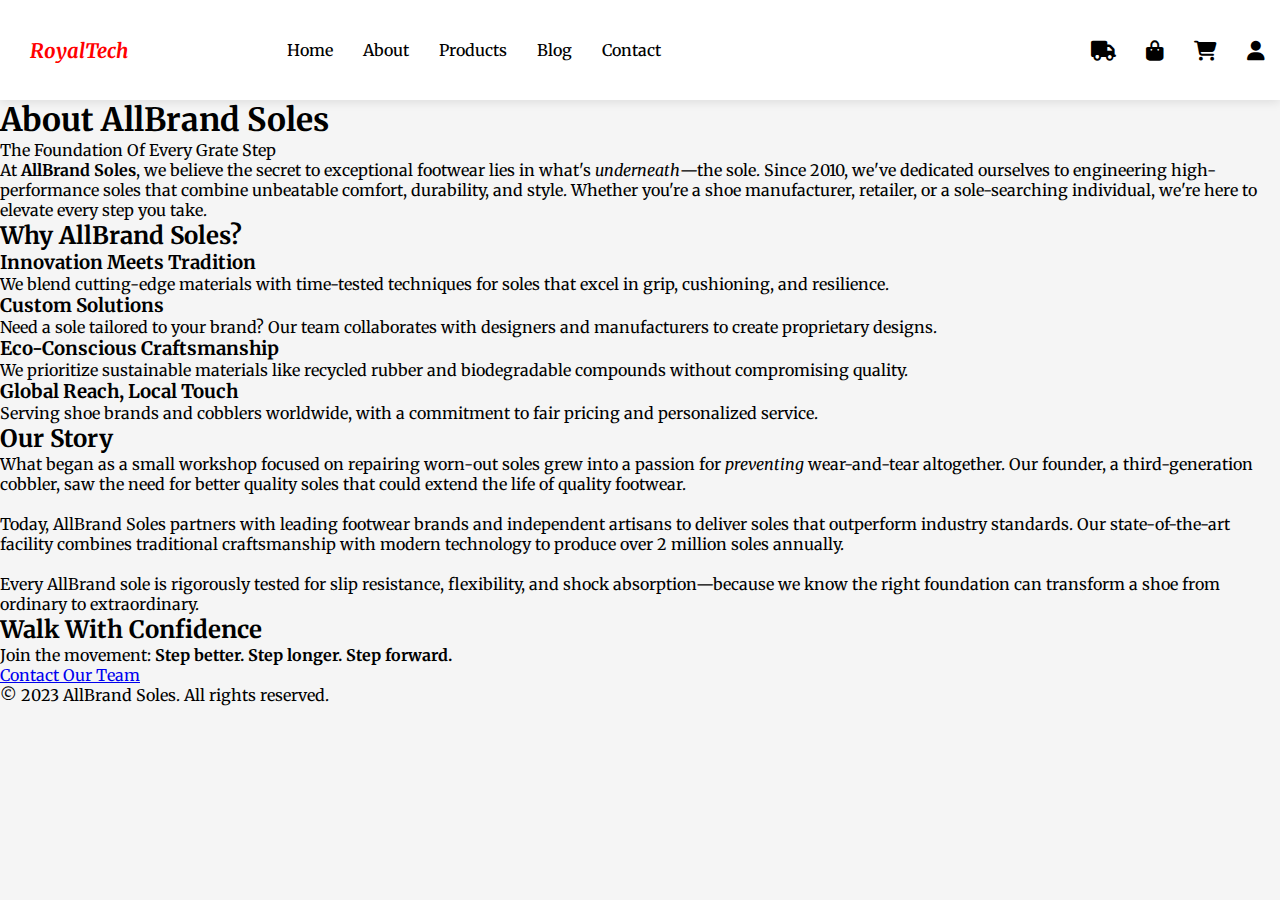
==== template/about.html @ 52650a07 "upadted" ====
<!DOCTYPE html>
<html lang="en">

<head>
    <meta charset="UTF-8">
    <meta name="viewport" content="width=device-width, initial-scale=1.0">
    <title>Document</title>
    <link rel="stylesheet" href="https://cdnjs.cloudflare.com/ajax/libs/font-awesome/6.7.2/css/all.min.css">
    <link href="https://fonts.googleapis.com/css2?family=Poppins:wght@400;500;600&display=swap" rel="stylesheet">
    <link rel="stylesheet" href="/css/about.css">
    <link rel="preconnect" href="https://fonts.googleapis.com">
    <link rel="preconnect" href="https://fonts.gstatic.com" crossorigin>
    <link href="https://fonts.googleapis.com/css2?family=Merriweather:ital,opsz,wght@0,18..144,300..900;1,18..144,300..900&display=swap" rel="stylesheet">
</head>

<body>
    <header>
        <nav>
            <ul class="sidebar">
                <li onclick="hideSidebar()"><a href="#"><i class="fa-solid fa-xmark fa-lg"></i></a></li>
                <li class="lists" id="Lists"><a href="#">Home</a></li>
                <li class="lists" id="Lists"><a href="#">About</a></li>
                <li class="lists" id="Lists"><a href="#">Products</a></li>
                <li class="lists" id="Lists"><a href="#">Shop </a></li>
                <li class="lists" id="Lists"><a href="#">Blog </a></li>
                <li class="lists" id="Lists"><a href="#">Contact</a></li>
                <li class="lists"><a href=""><i class="fa-solid fa-truck fa-lg"></i></a></li>
                <li class="lists"><a href="#"><i class="fa-solid fa-bag-shopping fa-lg"></i></a></li>
                <li class="lists"><a href="#"><i class="fa-solid fa-cart-shopping fa-shake fa-lg"></i></a></li>
                <li class="lists"><a href="/template/login.html"><i class="fa-solid fa-user fa-bounce fa-lg"></i></a>
                </li><!--why it is not opening on another page-->
            </ul>
            <ul class="main-nav">
                <li><a href="#" id="logo">
                        <h1 class="image" id="logo">RoyalTech</h1>
                    </a></li>
                <li class="hideOnMobile" id="content"><a href="#">Home </a></li>
                <li class="hideOnMobile" id="content"><a href="#">About</a></li>
                <li class="hideOnMobile" id="content"><a href="#">Products</a></li>
                <li class="hideOnMobile" id="content"><a href="#">Blog </a></li>
                <li class="hideOnMobile" id="content"><a href="#"> Contact</a></li>
                <li class="hideOnMobile"><a href=""><i class="fa-solid fa-truck fa-lg"></i></a></li>
                <li class="hideOnMobile"><a href="#"><i class="fa-solid fa-bag-shopping fa-lg"></i></a></li>
                <li class="hideOnMobile"><a href="#"><i class="fa-solid fa-cart-shopping fa-shake fa-lg"></i></a></li>
                <li class="hideOnMobile"><a href="/template/login.html"><i
                            class="fa-solid fa-user fa-bounce fa-lg"></i></a></li>
                <li class="menu-button" onclick="showSidebar()"><a href="#"><i class="fa-solid fa-bars fa-lg"></i></a>
                </li>
            </ul>
        </nav>
    </header>
    <section>
        <div class="container-1">
            <h1>About AllBrand Soles</h1>
            <p class="subtitle">
                The Foundation Of Every Grate Step
            </p>
        </div>
    </section>
    <main class="mission">
        <div class="container-2">
            <div class="mission-box">
                <p>At <strong>AllBrand Soles</strong>, we believe the secret to exceptional footwear lies in what's
                    <em>underneath</em>—the sole. Since 2010, we've dedicated ourselves to engineering high-performance
                    soles that combine unbeatable comfort, durability, and style. Whether you're a shoe manufacturer,
                    retailer, or a sole-searching individual, we're here to elevate every step you take.
                </p>
            </div>
        </div>
    </main>
    <main class="feature-section">
        <div class="container">
            <div class="main-title">
                <h2>Why AllBrand Soles?</h2>
            </div>
            <div class="feature-1">
                <h3>Innovation Meets Tradition</h3>
                <p>We blend cutting-edge materials with time-tested techniques for soles that excel in grip, cushioning,
                    and resilience.</p>
            </div>
            <div class="feature-2">
                <h3>Custom Solutions</h3>
                <p>Need a sole tailored to your brand? Our team collaborates with designers and manufacturers to create
                    proprietary designs.</p>
            </div>
            <div class="feature-3">
                <h3>Eco-Conscious Craftsmanship</h3>
                <p>We prioritize sustainable materials like recycled rubber and biodegradable compounds without
                    compromising quality.</p>
            </div>
            <div class="feature-4">
                <h3>Global Reach, Local Touch</h3>
                <p>Serving shoe brands and cobblers worldwide, with a commitment to fair pricing and personalized
                    service.</p>
            </div>
        </div>
    </main>
    <main class="our-story">
        <div class="container">
            <h2>Our Story</h2>
        </div>
        <div class="story">
            <div class="story-content">
                <p>What began as a small workshop focused on repairing worn-out soles grew into a passion for
                    <em>preventing</em> wear-and-tear altogether. Our founder, a third-generation cobbler, saw the need
                    for better quality soles that could extend the life of quality footwear.</p>
                <br>
                <p>Today, AllBrand Soles partners with leading footwear brands and independent artisans to deliver soles
                    that outperform industry standards. Our state-of-the-art facility combines traditional craftsmanship
                    with modern technology to produce over 2 million soles annually.</p>
                <br>
                <p>Every AllBrand sole is rigorously tested for slip resistance, flexibility, and shock
                    absorption—because we know the right foundation can transform a shoe from ordinary to extraordinary.
                </p>
            </div>
            <div class="story-image"></div>
        </div>
    </main>
       
    <main class="cta">
        <div class="container">
            <h2>Walk With Confidence</h2>
            <p>Join the movement: <strong>Step better. Step longer. Step forward.</strong></p>
            <a href="#" class="btn">Contact Our Team</a>
        </div>
    </main>
    <footer>
        <div class="container">
            <p>&copy; 2023 AllBrand Soles. All rights reserved.</p>
        </div>
    </footer>
    <!-- <script src="/js/about.js"></script> -->
     <script>
          // Navigation functions
  function showSidebar() {
    const sidebar = document.querySelector('.sidebar');
    sidebar.style.display = 'flex';
}

function hideSidebar() {
    const sidebar = document.querySelector('.sidebar');
    sidebar.style.display = 'none';
}
     </script>
</body>

</html>
---- css/about.css ----
* {
    margin: 0;
    padding: 0;
    box-sizing: border-box;
    font-family: "Merriweather", serif;
}

body {
    min-height: 100vh;
    background-color: #f5f5f5;
    overflow-x: hidden;
   
}

/* Navigation */
header nav {
    box-shadow: 0 2px 10px rgba(0,0,0,0.1);
    background-color: white;
    position: sticky;
    top: 0;
    z-index: 1000;
}

header nav ul {
    width: 100%;
    list-style: none;
    display: flex;
    justify-content: flex-end;
    align-items: center;
    height: 100px;
}

header nav li {
   align-content: center;
    height: 50px;

}

header nav a { 
    height: 100%;
    display: flex;
    padding: 0 15px;
    text-decoration: none;
    align-items: center;
    color: black;
    font-weight: 500;
}

nav a:hover {
    color:gold;
}

.image{
    position: absolute;
    left: 30px;
    cursor: pointer;
    height: auto;
    width: auto;
    font-size: 20px;
    font-style: italic;
    color: red;
}
 #logo:hover{
    color: gold;
}

.menu-button {
    display: none;
}

/* Sidebar */
.sidebar {
    position: fixed;
    top: 0;
    right: 0;
    height: 100vh;
    width: 250px;
    background-color: white;
    box-shadow: -10px 0 10px rgba(0,0,0,0.1);
    display: none;
    flex-direction: column;
    align-items: flex-start;
    justify-content: flex-start;
    z-index: 999;
    padding: 20px;
}

.sidebar li {
    width: 100%;
    padding: 10px 0;
    border-bottom: 1px solid #eee;
}

.sidebar li:first-child {
    border-bottom: none;
    align-self: flex-end;
    padding: 0;
}

#content{
    position: relative;
    right: 400px;

}
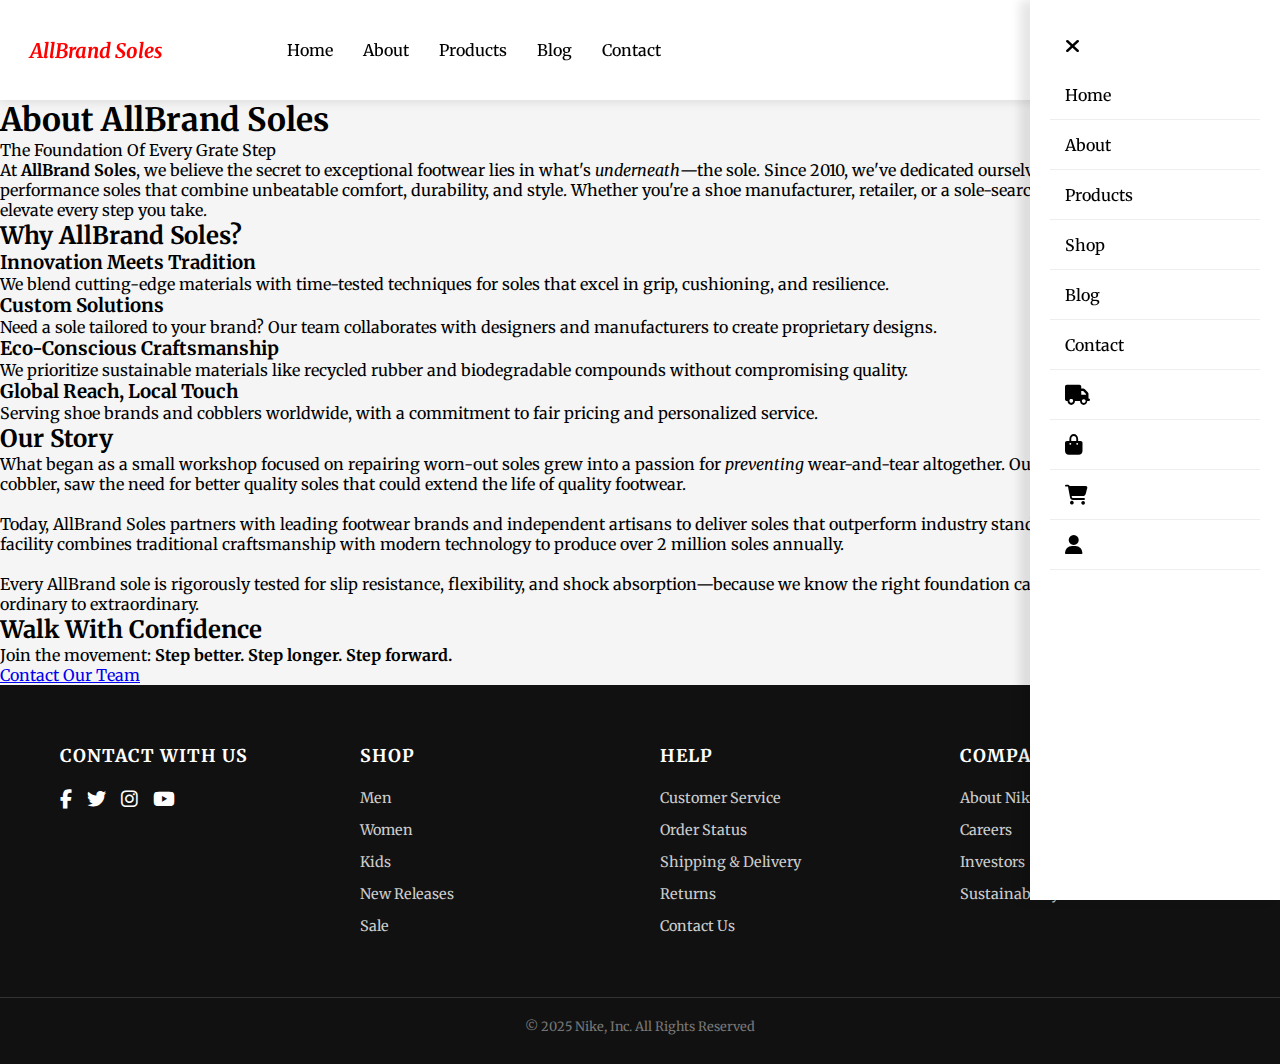
==== commit 7896391d: "update" ====
--- a/template/about.html
+++ b/template/about.html
@@ -4,7 +4,7 @@
 <head>
     <meta charset="UTF-8">
     <meta name="viewport" content="width=device-width, initial-scale=1.0">
-    <title>Document</title>
+    <title>About Us</title>
     <link rel="stylesheet" href="https://cdnjs.cloudflare.com/ajax/libs/font-awesome/6.7.2/css/all.min.css">
     <link href="https://fonts.googleapis.com/css2?family=Poppins:wght@400;500;600&display=swap" rel="stylesheet">
     <link rel="stylesheet" href="/css/about.css">
@@ -31,8 +31,9 @@
                 </li><!--why it is not opening on another page-->
             </ul>
             <ul class="main-nav">
+                
                 <li><a href="#" id="logo">
-                        <h1 class="image" id="logo">RoyalTech</h1>
+                        <h1 class="image" id="logo">AllBrand Soles  </h1>
                     </a></li>
                 <li class="hideOnMobile" id="content"><a href="#">Home </a></li>
                 <li class="hideOnMobile" id="content"><a href="#">About</a></li>
@@ -125,23 +126,56 @@
         </div>
     </main>
     <footer>
-        <div class="container">
-            <p>&copy; 2023 AllBrand Soles. All rights reserved.</p>
+        <div class="footer-container">
+            <div class="footer-column footer-logo">
+                
+                <h3>Contact With Us</h3>
+                <div class="social-icons">
+                    <a href="#"><i class="fab fa-facebook-f"></i></a>
+                    <a href="#"><i class="fab fa-twitter"></i></a>
+                    <a href="#"><i class="fab fa-instagram"></i></a>
+                    <a href="#"><i class="fab fa-youtube"></i></a>
+                </div>
+            </div>
+
+            <div class="footer-column">
+                <h3>Shop</h3>
+                <ul>
+                    <li><a href="#">Men</a></li>
+                    <li><a href="#">Women</a></li>
+                    <li><a href="#">Kids</a></li>
+                    <li><a href="#">New Releases</a></li>
+                    <li><a href="#">Sale</a></li>
+                </ul>
+            </div>
+
+            <div class="footer-column">
+                <h3>Help</h3>
+                <ul>
+                    <li><a href="#">Customer Service</a></li>
+                    <li><a href="#">Order Status</a></li>
+                    <li><a href="#">Shipping & Delivery</a></li>
+                    <li><a href="#">Returns</a></li>
+                    <li><a href="#">Contact Us</a></li>
+                </ul>
+            </div>
+
+            <div class="footer-column">
+                <h3>Company</h3>
+                <ul>
+                    <li><a href="#">About Nike</a></li>
+                    <li><a href="#">Careers</a></li>
+                    <li><a href="#">Investors</a></li>
+                    <li><a href="#">Sustainability</a></li>
+                </ul>
+            </div>
+        </div>
+
+        <div class="footer-bottom">
+            <p>&copy; 2025 Nike, Inc. All Rights Reserved</p>
         </div>
     </footer>
-    <!-- <script src="/js/about.js"></script> -->
-     <script>
-          // Navigation functions
-  function showSidebar() {
-    const sidebar = document.querySelector('.sidebar');
-    sidebar.style.display = 'flex';
-}
-
-function hideSidebar() {
-    const sidebar = document.querySelector('.sidebar');
-    sidebar.style.display = 'none';
-}
-     </script>
+    <script src="/js/script.js"></script>
 </body>
 
 </html>--- a/css/about.css
+++ b/css/about.css
@@ -11,8 +11,6 @@
     overflow-x: hidden;
    
 }
-
-/* Navigation */
 header nav {
     box-shadow: 0 2px 10px rgba(0,0,0,0.1);
     background-color: white;
@@ -77,7 +75,7 @@
     width: 250px;
     background-color: white;
     box-shadow: -10px 0 10px rgba(0,0,0,0.1);
-    display: none;
+    display: flex;
     flex-direction: column;
     align-items: flex-start;
     justify-content: flex-start;
@@ -99,7 +97,215 @@
 
 #content{
     position: relative;
+    
     right: 400px;
 
 }
-
+@media (max-width:320px) {
+    .hideOnMobile {
+        display: none;
+    }
+    
+    .menu-button {
+        display: block;
+    }
+    
+    .sidebar {
+        font-family: 'Poppins', sans-serif;
+    }
+}
+@media (max-width: 800px) {
+    .hideOnMobile {
+        display: none;
+    }
+    
+    .menu-button {
+        display: block;
+    }
+    
+    .sidebar {
+        font-family: 'Poppins', sans-serif;
+    }
+    
+    
+    .slide-content {
+        left: 20px;
+        bottom: 20px;
+        max-width: 80%;
+        padding: 15px;
+    }
+    
+    .slide-content h2 {
+        font-size: 1.5rem;
+    }
+}
+
+@media (max-width: 500px) {
+   
+    
+    .slide-content {
+        left: 10px;
+        bottom: 10px;
+        padding: 10px;
+    }
+    
+    .slide-content h2 {
+        font-size: 1.2rem;
+    }
+    
+    .slide-content button {
+        padding: 8px 15px;
+        font-size: 0.9rem;
+    }
+}
+
+/* footer */
+footer {
+    background-color: #111;
+    color: #fff;
+    padding: 60px 0 30px;
+    font-family: 'Helvetica Neue', Arial, sans-serif;
+}
+
+.footer-container {
+    max-width: 1200px;
+    margin: 0 auto;
+    padding: 0 20px;
+    display: grid;
+    grid-template-columns: repeat(auto-fit, minmax(200px, 1fr));
+    gap: 40px;
+}
+
+.footer-logo img {
+    width: 80px;
+    height: auto;
+    margin-bottom: 20px;
+}
+
+.footer-column h3 {
+    color: #fff;
+    font-size: 1.1rem;
+    margin-bottom: 20px;
+    text-transform: uppercase;
+    letter-spacing: 1px;
+}
+
+.footer-column ul {
+    list-style: none;
+    padding: 0;
+}
+
+.footer-column li {
+    margin-bottom: 12px;
+}
+
+.footer-column a {
+    color: #ccc;
+    text-decoration: none;
+    transition: color 0.3s;
+    font-size: 0.9rem;
+}
+
+.footer-column a:hover {
+    color: red;
+}
+
+.social-icons {
+    display: flex;
+    gap: 15px;
+    margin-top: 20px;
+}
+
+.social-icons a {
+    color: #fff;
+    font-size: 1.2rem;
+    transition: transform 0.3s;
+}
+
+.social-icons a:hover {
+    transform: translateY(-3px);
+}
+
+.footer-bottom {
+    margin-top: 50px;
+    padding-top: 20px;
+    border-top: 1px solid #333;
+    text-align: center;
+    font-size: 0.8rem;
+    color: #777;
+}
+
+.footer-newsletter {
+    grid-column: 1 / -1;
+    max-width: 500px;
+    margin: 0 auto;
+    text-align: center;
+}
+
+.newsletter-form {
+    display: flex;
+    margin-top: 15px;
+}
+
+.newsletter-form input {
+    flex: 1;
+    padding: 12px;
+    border: none;
+    border-radius: 4px 0 0 4px;
+    font-size: 0.9rem;
+}
+
+.newsletter-form button {
+    background-color: #fff;
+    color: #111;
+    border: none;
+    padding: 0 20px;
+    border-radius: 0 4px 4px 0;
+    font-weight: bold;
+    cursor: pointer;
+    transition: background 0.3s;
+}
+
+.newsletter-form button:hover {
+    background-color: #ddd;
+}
+/* respossive media for footer */
+@media (max-width: 768px) {
+    .footer-container {
+        grid-template-columns: 1fr 1fr;
+    }
+    
+    .footer-newsletter {
+        grid-column: 1 / -1;
+    }
+}
+
+@media (max-width: 480px) {
+    .footer-container {
+        grid-template-columns: 1fr;
+        gap: 30px;
+    }
+    
+    .footer-column {
+        text-align: center;
+    }
+    
+    .social-icons {
+        justify-content: center;
+    }
+    
+    .newsletter-form {
+        flex-direction: column;
+    }
+    
+    .newsletter-form input,
+    .newsletter-form button {
+        width: 100%;
+        border-radius: 4px;
+    }
+    
+    .newsletter-form button {
+        margin-top: 10px;
+        padding: 12px;
+    }
+}
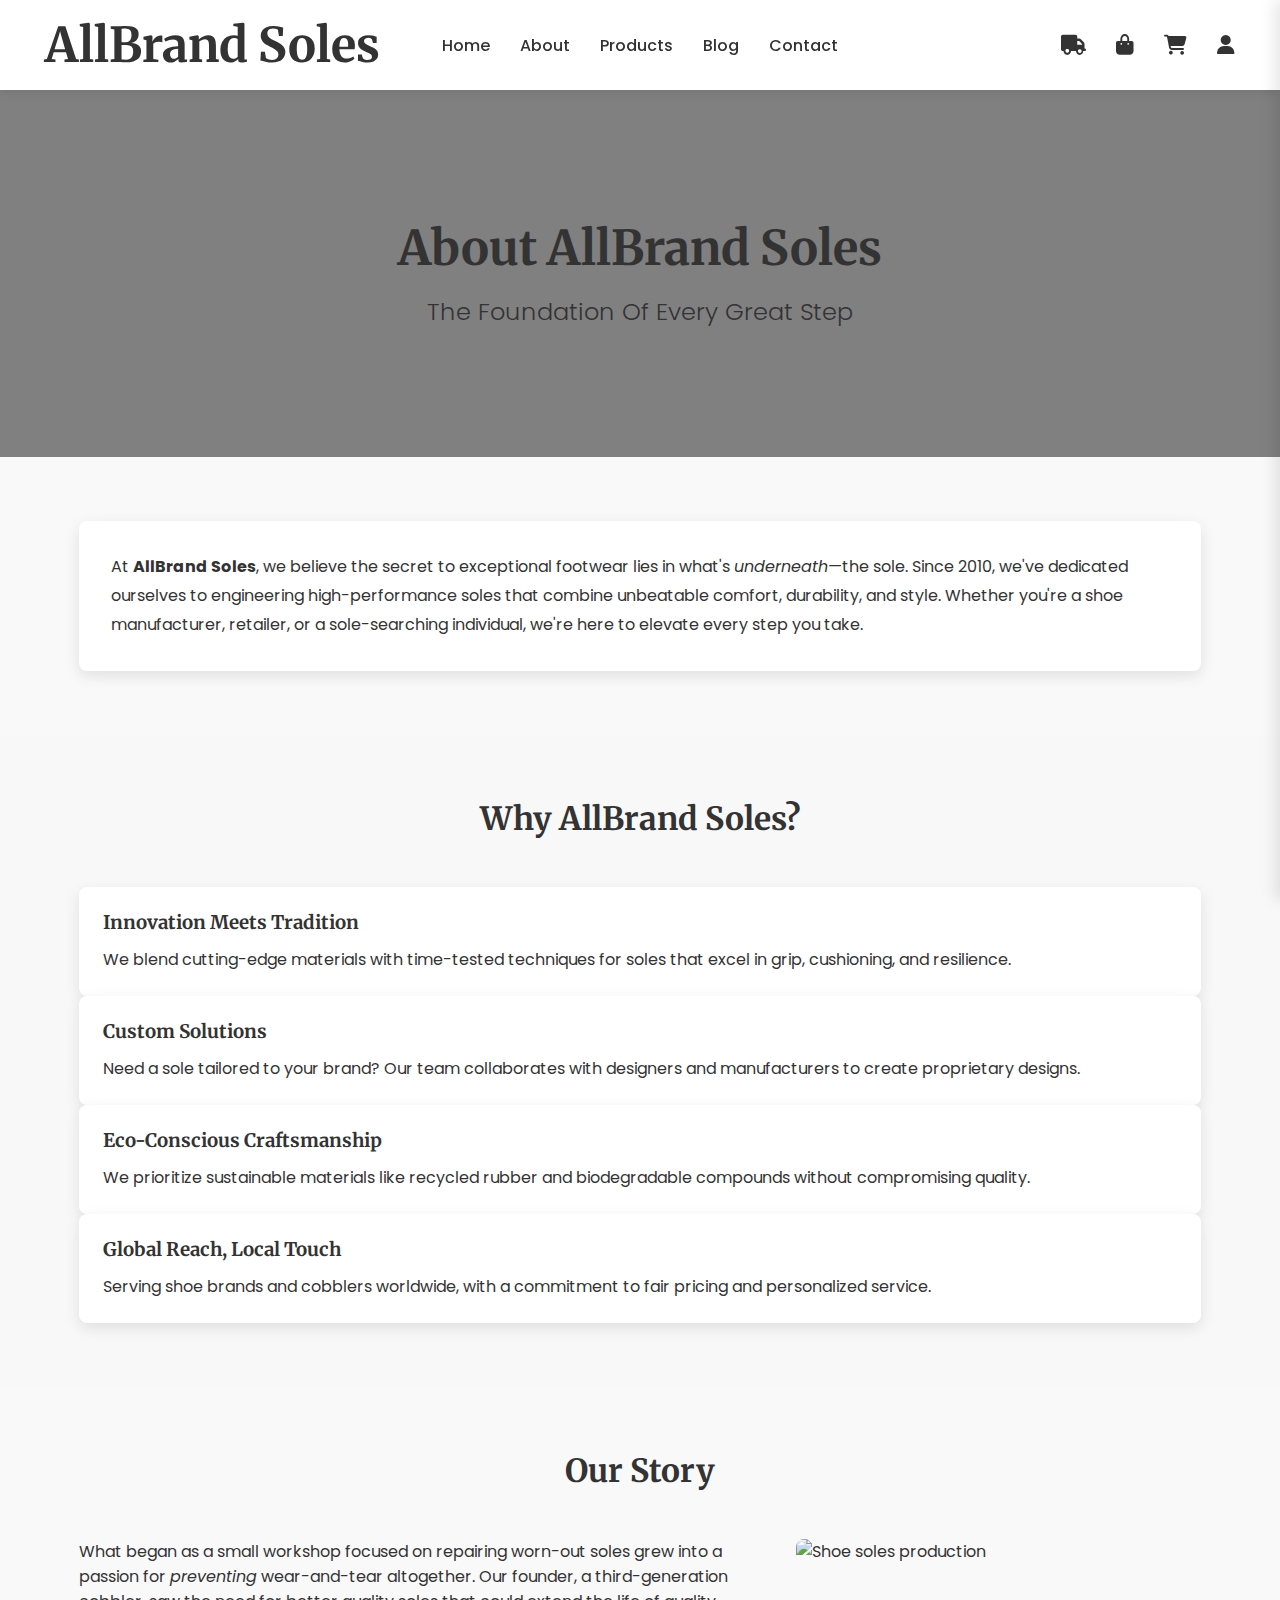
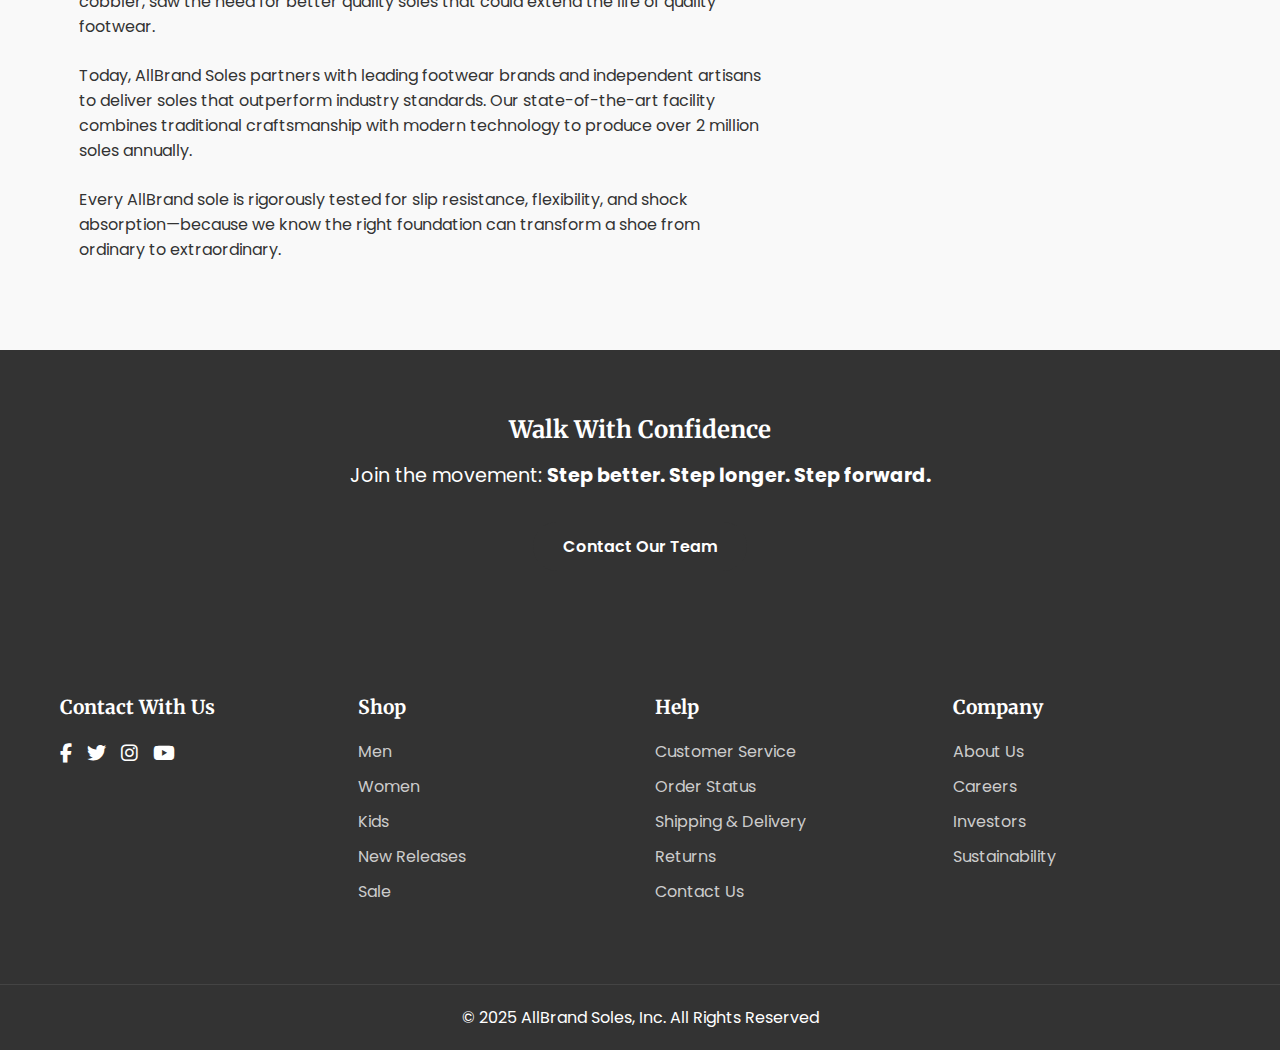
==== commit b93d0dcc: "updated" ====
--- a/template/about.html
+++ b/template/about.html
@@ -7,10 +7,12 @@
     <title>About Us</title>
     <link rel="stylesheet" href="https://cdnjs.cloudflare.com/ajax/libs/font-awesome/6.7.2/css/all.min.css">
     <link href="https://fonts.googleapis.com/css2?family=Poppins:wght@400;500;600&display=swap" rel="stylesheet">
-    <link rel="stylesheet" href="/css/about.css">
     <link rel="preconnect" href="https://fonts.googleapis.com">
     <link rel="preconnect" href="https://fonts.gstatic.com" crossorigin>
-    <link href="https://fonts.googleapis.com/css2?family=Merriweather:ital,opsz,wght@0,18..144,300..900;1,18..144,300..900&display=swap" rel="stylesheet">
+    <link
+        href="https://fonts.googleapis.com/css2?family=Merriweather:ital,opsz,wght@0,18..144,300..900;1,18..144,300..900&display=swap"
+        rel="stylesheet">
+    <link rel="stylesheet" href="/css/about.css">
 </head>
 
 <body>
@@ -19,7 +21,7 @@
             <ul class="sidebar">
                 <li onclick="hideSidebar()"><a href="#"><i class="fa-solid fa-xmark fa-lg"></i></a></li>
                 <li class="lists" id="Lists"><a href="#">Home</a></li>
-                <li class="lists" id="Lists"><a href="#">About</a></li>
+                <li class="lists" id="Lists"><a href="/template/about.html">About</a></li>
                 <li class="lists" id="Lists"><a href="#">Products</a></li>
                 <li class="lists" id="Lists"><a href="#">Shop </a></li>
                 <li class="lists" id="Lists"><a href="#">Blog </a></li>
@@ -28,38 +30,48 @@
                 <li class="lists"><a href="#"><i class="fa-solid fa-bag-shopping fa-lg"></i></a></li>
                 <li class="lists"><a href="#"><i class="fa-solid fa-cart-shopping fa-shake fa-lg"></i></a></li>
                 <li class="lists"><a href="/template/login.html"><i class="fa-solid fa-user fa-bounce fa-lg"></i></a>
-                </li><!--why it is not opening on another page-->
+                </li>
             </ul>
             <ul class="main-nav">
-                
+                <!-- Logo on the left -->
                 <li><a href="#" id="logo">
-                        <h1 class="image" id="logo">AllBrand Soles  </h1>
+                        <h1 class="image">AllBrand Soles</h1>
                     </a></li>
-                <li class="hideOnMobile" id="content"><a href="#">Home </a></li>
-                <li class="hideOnMobile" id="content"><a href="#">About</a></li>
-                <li class="hideOnMobile" id="content"><a href="#">Products</a></li>
-                <li class="hideOnMobile" id="content"><a href="#">Blog </a></li>
-                <li class="hideOnMobile" id="content"><a href="#"> Contact</a></li>
-                <li class="hideOnMobile"><a href=""><i class="fa-solid fa-truck fa-lg"></i></a></li>
-                <li class="hideOnMobile"><a href="#"><i class="fa-solid fa-bag-shopping fa-lg"></i></a></li>
-                <li class="hideOnMobile"><a href="#"><i class="fa-solid fa-cart-shopping fa-shake fa-lg"></i></a></li>
-                <li class="hideOnMobile"><a href="/template/login.html"><i
-                            class="fa-solid fa-user fa-bounce fa-lg"></i></a></li>
-                <li class="menu-button" onclick="showSidebar()"><a href="#"><i class="fa-solid fa-bars fa-lg"></i></a>
-                </li>
+
+                <!-- Centered navigation links -->
+                <div class="nav-center">
+                    <li class="hideOnMobile" id="content"><a href="#">Home</a></li>
+                    <li class="hideOnMobile" id="content"><a href="/template/about.html">About</a></li>
+                    <li class="hideOnMobile" id="content"><a href="#">Products</a></li>
+                    <li class="hideOnMobile" id="content"><a href="#">Blog</a></li>
+                    <li class="hideOnMobile" id="content"><a href="#">Contact</a></li>
+                </div>
+
+                <!-- Icons and menu button on the right -->
+                <div class="nav-right">
+                    <li class="hideOnMobile"><a href=""><i class="fa-solid fa-truck fa-lg"></i></a></li>
+                    <li class="hideOnMobile"><a href="#"><i class="fa-solid fa-bag-shopping fa-lg"></i></a></li>
+                    <li class="hideOnMobile"><a href="#"><i class="fa-solid fa-cart-shopping fa-shake fa-lg"></i></a>
+                    </li>
+                    <li class="hideOnMobile"><a href="/template/login.html"><i
+                                class="fa-solid fa-user fa-bounce fa-lg"></i></a></li>
+                    <li class="menu-button" onclick="showSidebar()"><a href="#"><i
+                                class="fa-solid fa-bars fa-lg"></i></a></li>
+                </div>
             </ul>
+
         </nav>
     </header>
-    <section>
-        <div class="container-1">
+    <section class="hero">
+        <div class="hero-content">
             <h1>About AllBrand Soles</h1>
             <p class="subtitle">
-                The Foundation Of Every Grate Step
+                The Foundation Of Every Great Step
             </p>
         </div>
     </section>
     <main class="mission">
-        <div class="container-2">
+        <div class="container">
             <div class="mission-box">
                 <p>At <strong>AllBrand Soles</strong>, we believe the secret to exceptional footwear lies in what's
                     <em>underneath</em>—the sole. Since 2010, we've dedicated ourselves to engineering high-performance
@@ -69,66 +81,63 @@
             </div>
         </div>
     </main>
-    <main class="feature-section">
+    <section class="features">
         <div class="container">
-            <div class="main-title">
-                <h2>Why AllBrand Soles?</h2>
-            </div>
-            <div class="feature-1">
-                <h3>Innovation Meets Tradition</h3>
-                <p>We blend cutting-edge materials with time-tested techniques for soles that excel in grip, cushioning,
-                    and resilience.</p>
-            </div>
-            <div class="feature-2">
-                <h3>Custom Solutions</h3>
-                <p>Need a sole tailored to your brand? Our team collaborates with designers and manufacturers to create
-                    proprietary designs.</p>
-            </div>
-            <div class="feature-3">
-                <h3>Eco-Conscious Craftsmanship</h3>
-                <p>We prioritize sustainable materials like recycled rubber and biodegradable compounds without
-                    compromising quality.</p>
-            </div>
-            <div class="feature-4">
-                <h3>Global Reach, Local Touch</h3>
-                <p>Serving shoe brands and cobblers worldwide, with a commitment to fair pricing and personalized
-                    service.</p>
+            <h2 class="section-title">
+                Why AllBrand Soles?
+            </h2>
+            <div class="feature-grid">
+                <div class="feature-card" style="display: flexbox; flex-direction: row-reverse;">
+                    <h3>Innovation Meets Tradition</h3>
+                    <p>We blend cutting-edge materials with time-tested techniques for soles that excel in grip,
+                        cushioning, and resilience.</p>
+                </div>
+                <div class="feature-card">
+                    <h3>Custom Solutions</h3>
+                    <p>Need a sole tailored to your brand? Our team collaborates with designers and manufacturers to
+                        create
+                        proprietary designs.</p>
+                </div>
+                <div class="feature-card">
+                    <h3>Eco-Conscious Craftsmanship</h3>
+                    <p>We prioritize sustainable materials like recycled rubber and biodegradable compounds without
+                        compromising quality.</p>
+                </div>
+                <div class="feature-card">
+                    <h3>Global Reach, Local Touch</h3>
+                    <p>Serving shoe brands and cobblers worldwide, with a commitment to fair pricing and personalized
+                        service.</p>
+                </div>
+
             </div>
         </div>
-    </main>
-    <main class="our-story">
+    </section>
+    <section class="story">
         <div class="container">
-            <h2>Our Story</h2>
+            <h2 class="section-title">Our Story</h2>
+            <div class="story-content">
+                <div class="story-text">
+                    <p>What began as a small workshop focused on repairing worn-out soles grew into a passion for <em>preventing</em> wear-and-tear altogether. Our founder, a third-generation cobbler, saw the need for better quality soles that could extend the life of quality footwear.</p>
+                    <p>Today, AllBrand Soles partners with leading footwear brands and independent artisans to deliver soles that outperform industry standards. Our state-of-the-art facility combines traditional craftsmanship with modern technology to produce over 2 million soles annually.</p>
+                    <p>Every AllBrand sole is rigorously tested for slip resistance, flexibility, and shock absorption—because we know the right foundation can transform a shoe from ordinary to extraordinary.</p>
+                </div>
+                <div class="story-image">
+                    <img src="https://images.unsplash.com/photo-1600185365483-26d7a4cc7519?ixlib=rb-4.0.3&ixid=M3wxMjA3fDB8MHxwaG90by1wYWdlfHx8fGVufDB8fHx8fA%3D%3D&auto=format&fit=crop&w=1025&q=80" alt="Shoe soles production">
+                </div>
+            </div>
         </div>
-        <div class="story">
-            <div class="story-content">
-                <p>What began as a small workshop focused on repairing worn-out soles grew into a passion for
-                    <em>preventing</em> wear-and-tear altogether. Our founder, a third-generation cobbler, saw the need
-                    for better quality soles that could extend the life of quality footwear.</p>
-                <br>
-                <p>Today, AllBrand Soles partners with leading footwear brands and independent artisans to deliver soles
-                    that outperform industry standards. Our state-of-the-art facility combines traditional craftsmanship
-                    with modern technology to produce over 2 million soles annually.</p>
-                <br>
-                <p>Every AllBrand sole is rigorously tested for slip resistance, flexibility, and shock
-                    absorption—because we know the right foundation can transform a shoe from ordinary to extraordinary.
-                </p>
-            </div>
-            <div class="story-image"></div>
-        </div>
-    </main>
+    </section>
        
-    <main class="cta">
+    <section class="cta">
         <div class="container">
             <h2>Walk With Confidence</h2>
             <p>Join the movement: <strong>Step better. Step longer. Step forward.</strong></p>
             <a href="#" class="btn">Contact Our Team</a>
         </div>
-    </main>
+    </section>
     <footer>
         <div class="footer-container">
             <div class="footer-column footer-logo">
-                
                 <h3>Contact With Us</h3>
                 <div class="social-icons">
                     <a href="#"><i class="fab fa-facebook-f"></i></a>
@@ -163,7 +172,7 @@
             <div class="footer-column">
                 <h3>Company</h3>
                 <ul>
-                    <li><a href="#">About Nike</a></li>
+                    <li><a href="#">About Us</a></li>
                     <li><a href="#">Careers</a></li>
                     <li><a href="#">Investors</a></li>
                     <li><a href="#">Sustainability</a></li>
@@ -172,10 +181,9 @@
         </div>
 
         <div class="footer-bottom">
-            <p>&copy; 2025 Nike, Inc. All Rights Reserved</p>
+            <p>&copy; 2025 AllBrand Soles, Inc. All Rights Reserved</p>
         </div>
     </footer>
-    <script src="/js/script.js"></script>
 </body>
 
 </html>--- a/css/about.css
+++ b/css/about.css
@@ -2,67 +2,54 @@
     margin: 0;
     padding: 0;
     box-sizing: border-box;
-    font-family: "Merriweather", serif;
+    font-family: 'Poppins', sans-serif;
 }
 
 body {
-    min-height: 100vh;
-    background-color: #f5f5f5;
+    background-color: #f8f8f8;
+    color: #333;
     overflow-x: hidden;
-   
-}
-header nav {
-    box-shadow: 0 2px 10px rgba(0,0,0,0.1);
+}
+
+/* Header & Navigation */
+header {
     background-color: white;
+    box-shadow: 0 2px 10px rgba(0, 0, 0, 0.1);
     position: sticky;
     top: 0;
-    z-index: 1000;
-}
-
-header nav ul {
-    width: 100%;
+    z-index: 100;
+}
+
+nav ul {
     list-style: none;
     display: flex;
-    justify-content: flex-end;
     align-items: center;
-    height: 100px;
-}
-
-header nav li {
-   align-content: center;
-    height: 50px;
-
-}
-
-header nav a { 
-    height: 100%;
-    display: flex;
-    padding: 0 15px;
+    padding: 15px 30px;
+}
+
+nav ul li {
+    margin: 0 15px;
+}
+
+nav ul li a {
     text-decoration: none;
-    align-items: center;
-    color: black;
+    color: #333;
     font-weight: 500;
-}
-
-nav a:hover {
-    color:gold;
-}
-
-.image{
-    position: absolute;
-    left: 30px;
-    cursor: pointer;
-    height: auto;
-    width: auto;
-    font-size: 20px;
-    font-style: italic;
-    color: red;
-}
- #logo:hover{
-    color: gold;
-}
-
-.menu-button {
+    transition: color 0.3s;
+}
+
+nav ul li a:hover {
+    color: #ff6b6b;
+}
+
+#logo {
+    font-family: 'Merriweather', serif;
+    font-weight: 700;
+    font-size: 1.5rem;
+    color: #333;
+}
+
+.menu-button, .sidebar li:first-child {
     display: none;
 }
 
@@ -70,144 +57,229 @@
 .sidebar {
     position: fixed;
     top: 0;
-    right: 0;
+    right: -300px;
+    width: 300px;
     height: 100vh;
-    width: 250px;
     background-color: white;
-    box-shadow: -10px 0 10px rgba(0,0,0,0.1);
-    display: flex;
     flex-direction: column;
     align-items: flex-start;
-    justify-content: flex-start;
-    z-index: 999;
-    padding: 20px;
+    padding: 40px 20px;
+    transition: right 0.3s;
+    z-index: 1000;
+    box-shadow: -5px 0 15px rgba(0, 0, 0, 0.1);
 }
 
 .sidebar li {
+    margin: 15px 0;
+}
+
+.main-nav {
+    display: flex;
+    align-items: center;
     width: 100%;
-    padding: 10px 0;
-    border-bottom: 1px solid #eee;
-}
-
-.sidebar li:first-child {
-    border-bottom: none;
-    align-self: flex-end;
-    padding: 0;
-}
-
-#content{
-    position: relative;
-    
-    right: 400px;
-
-}
-@media (max-width:320px) {
-    .hideOnMobile {
-        display: none;
-    }
-    
-    .menu-button {
-        display: block;
-    }
-    
-    .sidebar {
-        font-family: 'Poppins', sans-serif;
-    }
-}
-@media (max-width: 800px) {
-    .hideOnMobile {
-        display: none;
-    }
-    
-    .menu-button {
-        display: block;
-    }
-    
-    .sidebar {
-        font-family: 'Poppins', sans-serif;
-    }
-    
-    
-    .slide-content {
-        left: 20px;
-        bottom: 20px;
-        max-width: 80%;
-        padding: 15px;
-    }
-    
-    .slide-content h2 {
-        font-size: 1.5rem;
-    }
-}
-
-@media (max-width: 500px) {
-   
-    
-    .slide-content {
-        left: 10px;
-        bottom: 10px;
-        padding: 10px;
-    }
-    
-    .slide-content h2 {
-        font-size: 1.2rem;
-    }
-    
-    .slide-content button {
-        padding: 8px 15px;
-        font-size: 0.9rem;
-    }
-}
-
-/* footer */
-footer {
-    background-color: #111;
-    color: #fff;
-    padding: 60px 0 30px;
-    font-family: 'Helvetica Neue', Arial, sans-serif;
-}
-
-.footer-container {
+}
+
+#logo {
+    margin-right: auto; /* Pushes logo to the left */
+}
+
+.nav-center {
+    display: flex;
+    position: absolute;
+    left: 50%;
+    transform: translateX(-50%);
+}
+
+.nav-right {
+    display: flex;
+    margin-left: auto; /* Pushes icons to the right */
+}
+.container {
+    width: 90%;
     max-width: 1200px;
     margin: 0 auto;
-    padding: 0 20px;
+    padding: 0 15px;
+}
+h1, h2, h3 {
+    font-family: 'Merriweather', serif;
+    font-weight: 700;
+}
+a {
+    text-decoration: none;
+    color: inherit;
+}
+.btn {
+    display: inline-block;
+    padding: 12px 30px;
+    background-color: #333;
+    color: #fff;
+    border-radius: 30px;
+    font-weight: 600;
+    transition: all 0.3 ease;
+    text-align: center;
+}
+.btn:hover {
+    background-color:  #ff6b6b;
+    transform: translateY(-3px);
+}
+.hero {
+    background: grey ;
+               
+    background-size: cover;
+    background-position: center;
+    color: var(--white);
+    text-align: center;
+    padding: 8rem 1rem;
+    display: flex;
+    justify-content: center;
+    align-items: center;
+}
+.hero-content h1{
+    font-size: 3rem;
+    margin-bottom: 1rem;
+}
+.hero-content .subtitle {
+    font-size: 1.5rem;
+    font-weight: 300;
+}
+.mission {
+    padding: 4rem 0;
+    background-color:#f9f9f9;
+}
+.mission-box {
+    background-color: #fff;
+    padding: 2rem;
+    border-radius: 8px;
+    box-shadow: 0 5px 15px rgba(0, 0, 0, 0.1);
+    line-height: 1.8;
+}
+.features{
+    padding: 4rem 0;
+    
+}
+.section-title {
+    text-align: center;
+    margin-bottom: 3rem;
+    /* font-size: 2rem; */
+    font-size: xx-large;
+    position: relative;
+}
+section-title::after {
+    content: '';
+    position: absolute;
+    bottom: -10px;
+    left: 50%;
+    transform: translateX(-50%);
+    width: 80px;
+    height: 3px;
+    background-color: #333;
+}
+.features-grid {
     display: grid;
-    grid-template-columns: repeat(auto-fit, minmax(200px, 1fr));
-    gap: 40px;
-}
-
-.footer-logo img {
-    width: 80px;
-    height: auto;
+    grid-template-columns: repeat(auto-fit, minmax(250px, 1fr));
+    gap: 2rem;
+}
+.feature-card {
+    background-color: #fff;
+    padding: 1.5rem;
+    border-radius: 8px;
+    box-shadow: 0 5px 15px rgba(0, 0, 0, 0.1);
+    transition: all 0.3s ease;
+}
+
+.feature-card:hover {
+    transform: translateY(-5px);
+}
+.feature-card h3 {
+    margin-bottom: 0.8rem;
+    color: #333;
+}
+.story {
+    padding: 4rem 0;
+    background-color: #f9f9f9;
+}
+
+.story-content {
+    display: flex;
+    flex-wrap: wrap;
+    gap: 2rem;
+}
+
+.story-text {
+    flex: 1 1 60%;
+    min-width: 300px;
+}
+
+.story-text p {
+    margin-bottom: 1.5rem;
+}
+
+.story-image {
+    flex: 1 1 35%;
+    min-width: 300px;
+    border-radius: 8px;
+    overflow: hidden;
+}
+
+.story-image img {
+    width: 100%;
+    height: 100%;
+    object-fit: cover;
+}
+
+/* CTA Section */
+.cta {
+    padding: 4rem 0;
+    text-align: center;
+    background-color:#333;
+    color: #fff;
+}
+
+.cta h2 {
+    margin-bottom: 1rem;
+}
+
+.cta p {
+    margin-bottom: 2rem;
+    font-size: 1.2rem;
+}
+/* Footer */
+footer {
+    background-color: #333;
+    color: white;
+    padding: 20px 0 0;
+}
+
+.footer-container {
+    display: grid;
+    grid-template-columns: repeat(4, 3fr);
+    gap: 30px;
+    max-width: 1200px;
+    margin: 0 auto;
+    padding: 40px 20px;
+}
+
+.footer-column h3 {
     margin-bottom: 20px;
-}
-
-.footer-column h3 {
-    color: #fff;
-    font-size: 1.1rem;
-    margin-bottom: 20px;
-    text-transform: uppercase;
-    letter-spacing: 1px;
+    font-size: 1.2rem;
 }
 
 .footer-column ul {
     list-style: none;
-    padding: 0;
-}
-
-.footer-column li {
-    margin-bottom: 12px;
-}
-
-.footer-column a {
+}
+
+.footer-column ul li {
+    margin-bottom: 10px;
+}
+
+.footer-column ul li a {
     color: #ccc;
     text-decoration: none;
     transition: color 0.3s;
-    font-size: 0.9rem;
-}
-
-.footer-column a:hover {
-    color: red;
+}
+
+.footer-column ul li a:hover {
+    color: white;
 }
 
 .social-icons {
@@ -217,76 +289,44 @@
 }
 
 .social-icons a {
-    color: #fff;
+    color: white;
     font-size: 1.2rem;
-    transition: transform 0.3s;
+    transition: color 0.3s;
 }
 
 .social-icons a:hover {
-    transform: translateY(-3px);
+    color: #ff6b6b;
 }
 
 .footer-bottom {
-    margin-top: 50px;
-    padding-top: 20px;
-    border-top: 1px solid #333;
-    text-align: center;
-    font-size: 0.8rem;
-    color: #777;
-}
-
-.footer-newsletter {
-    grid-column: 1 / -1;
-    max-width: 500px;
-    margin: 0 auto;
-    text-align: center;
-}
-
-.newsletter-form {
-    display: flex;
-    margin-top: 15px;
-}
-
-.newsletter-form input {
-    flex: 1;
-    padding: 12px;
-    border: none;
-    border-radius: 4px 0 0 4px;
-    font-size: 0.9rem;
-}
-
-.newsletter-form button {
-    background-color: #fff;
-    color: #111;
-    border: none;
-    padding: 0 20px;
-    border-radius: 0 4px 4px 0;
-    font-weight: bold;
-    cursor: pointer;
-    transition: background 0.3s;
-}
-
-.newsletter-form button:hover {
-    background-color: #ddd;
-}
-/* respossive media for footer */
+    text-align: center;
+    padding: 20px;
+    border-top: 1px solid #444;
+    margin-top: 30px;
+}
+
+
+@media (max-width: 992px) {
+    
+    .footer-container {
+        grid-template-columns: repeat(2, 1fr);
+    }
+}
 @media (max-width: 768px) {
-    .footer-container {
-        grid-template-columns: 1fr 1fr;
-    }
-    
-    .footer-newsletter {
-        grid-column: 1 / -1;
-    }
-}
-
-@media (max-width: 480px) {
+    .hideOnMobile {
+        display: none;
+    }
+    
+    .menu-button {
+        display: block;
+    }
+
+@media (max-width: 576px) {
+   
+    
+   
     .footer-container {
         grid-template-columns: 1fr;
-        gap: 30px;
-    }
-    
-    .footer-column {
         text-align: center;
     }
     
@@ -294,18 +334,8 @@
         justify-content: center;
     }
     
-    .newsletter-form {
-        flex-direction: column;
-    }
-    
-    .newsletter-form input,
-    .newsletter-form button {
-        width: 100%;
-        border-radius: 4px;
-    }
-    
-    .newsletter-form button {
-        margin-top: 10px;
-        padding: 12px;
-    }
-}
+    .product-btn {
+        padding: 10px 20px;
+        font-size: 0.9rem;
+    }
+}}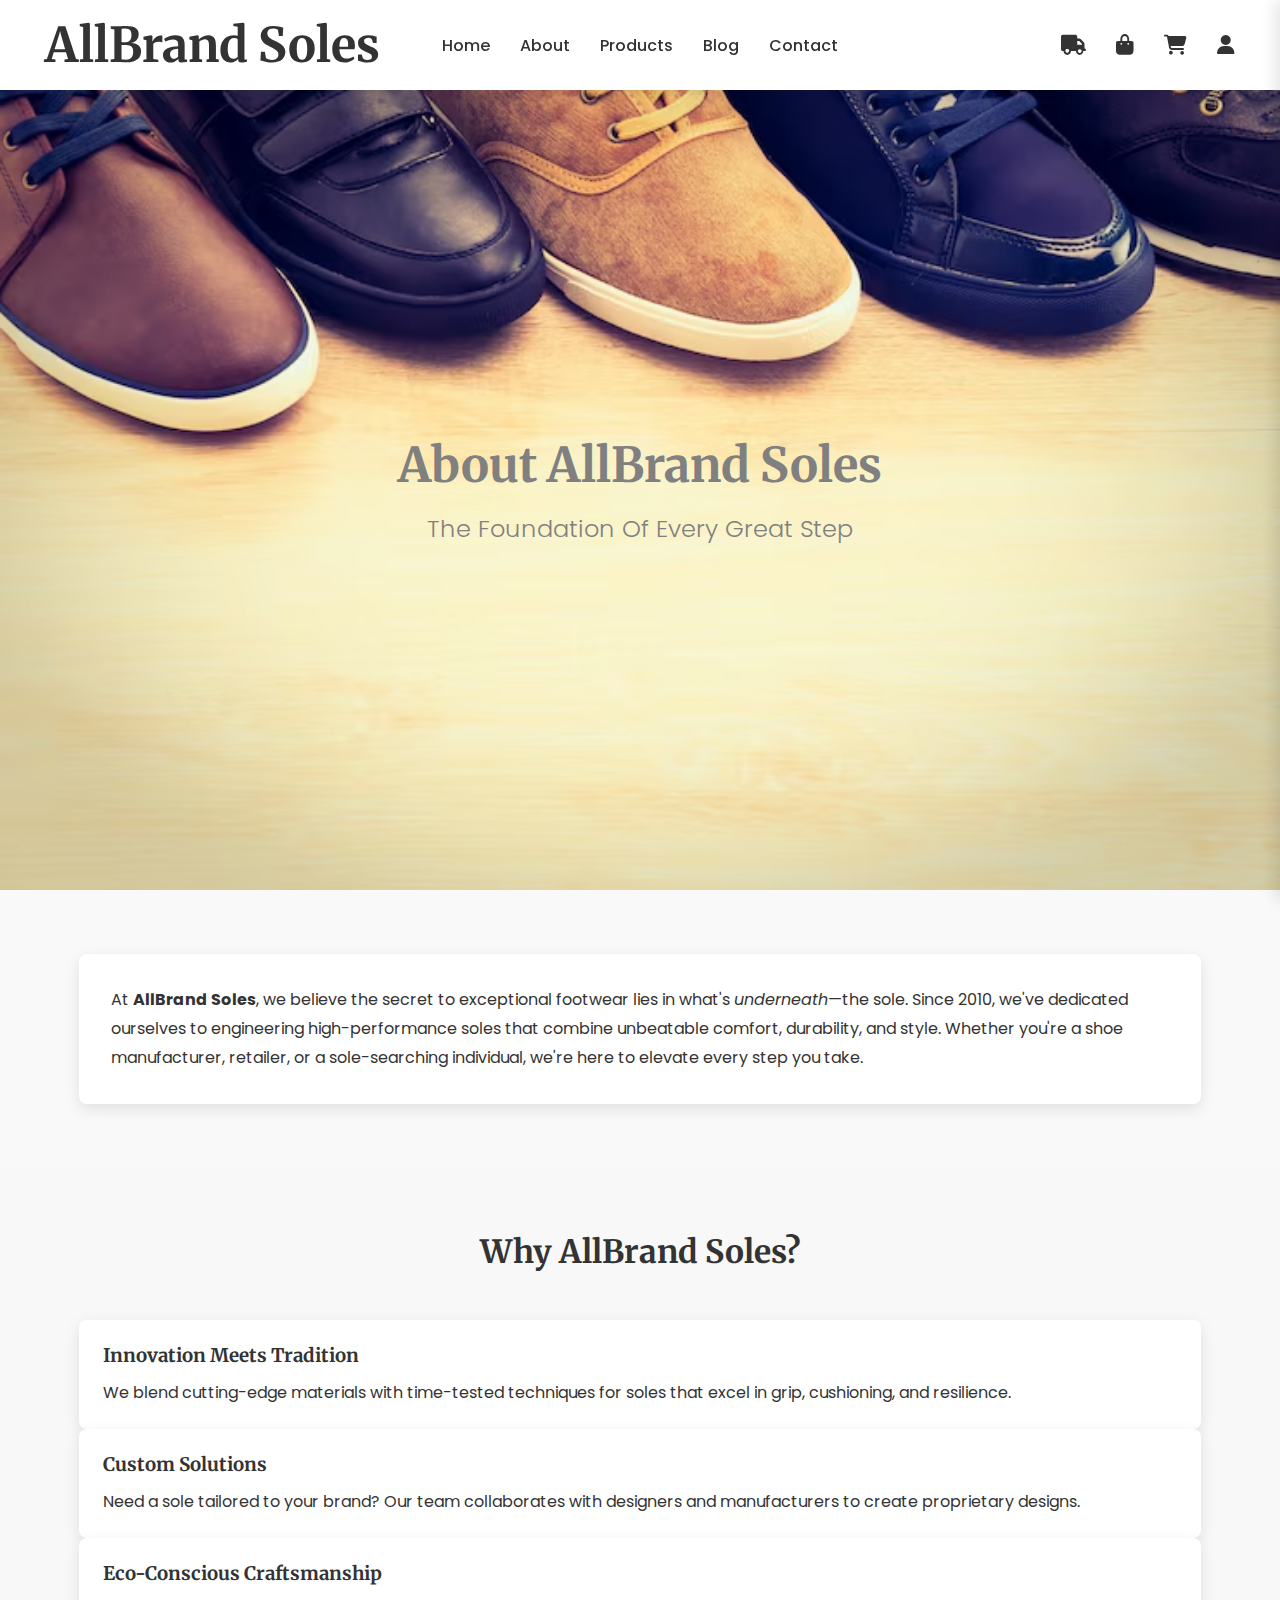
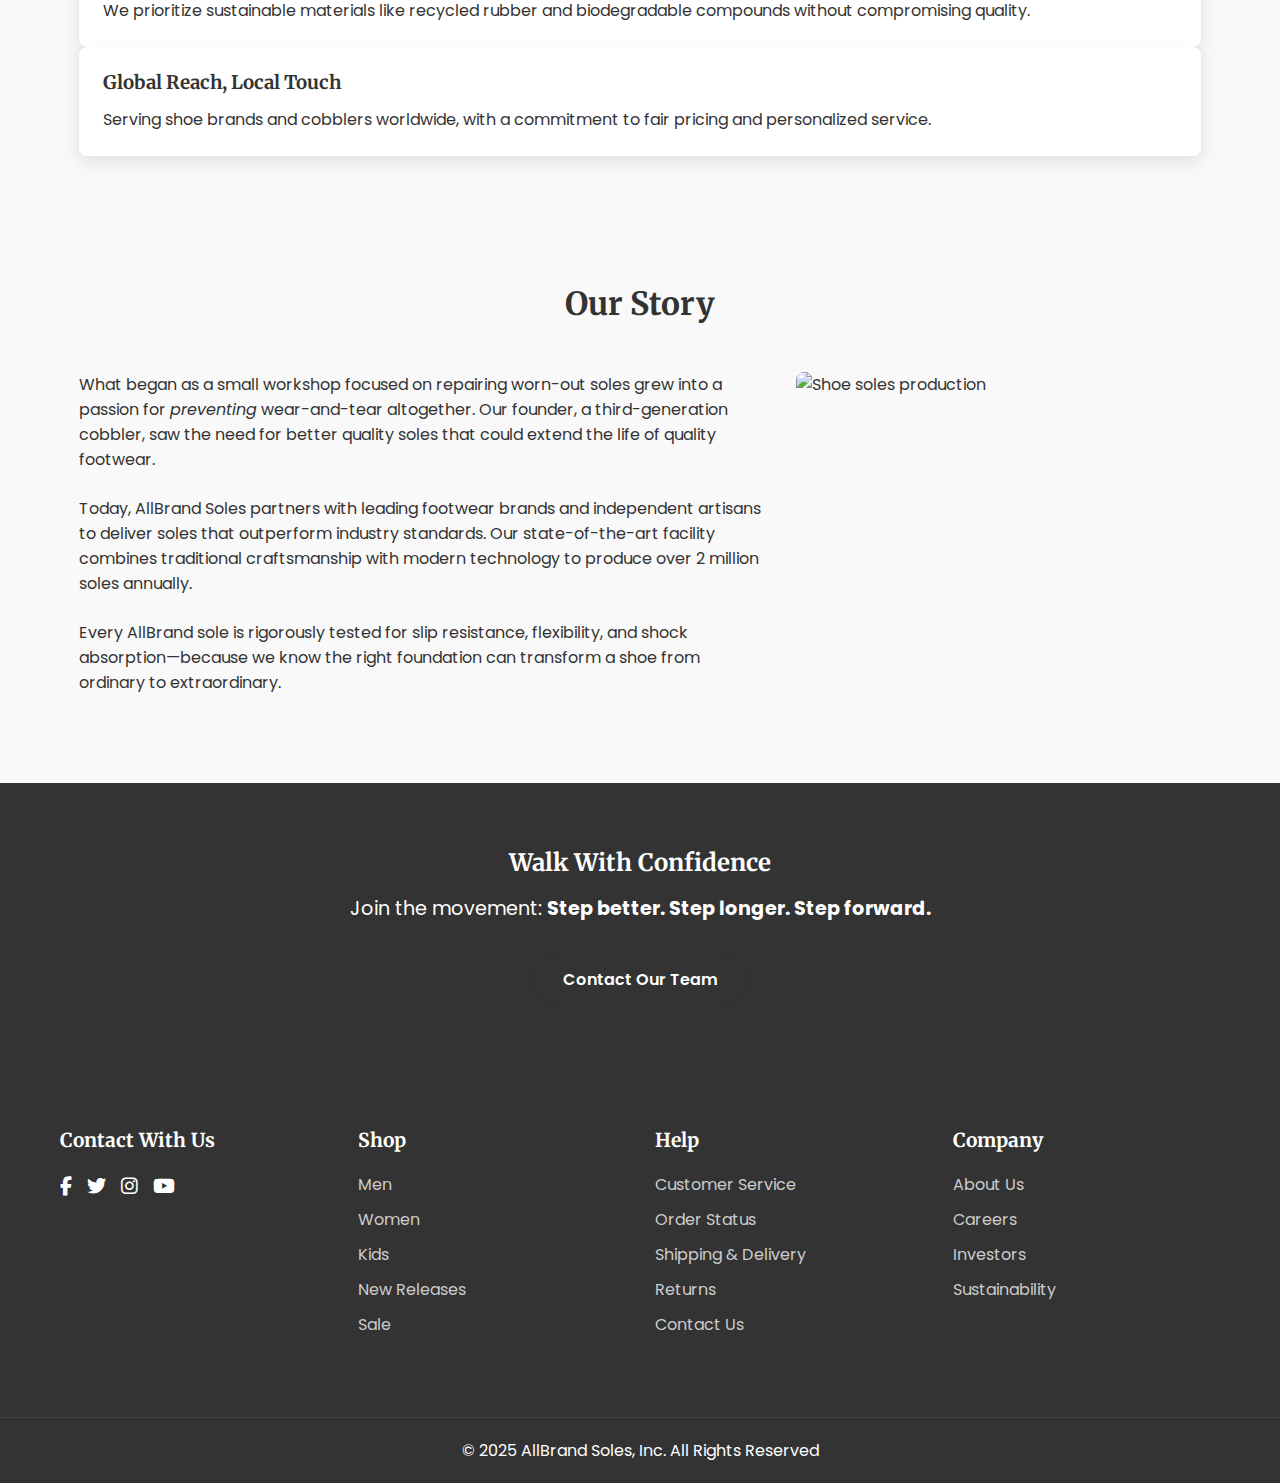
==== commit 4e5e46b9: "upadted" ====
--- a/template/about.html
+++ b/template/about.html
@@ -20,12 +20,12 @@
         <nav>
             <ul class="sidebar">
                 <li onclick="hideSidebar()"><a href="#"><i class="fa-solid fa-xmark fa-lg"></i></a></li>
-                <li class="lists" id="Lists"><a href="#">Home</a></li>
+                <li class="lists" id="Lists"><a href="/template/index.html">Home</a></li>
                 <li class="lists" id="Lists"><a href="/template/about.html">About</a></li>
                 <li class="lists" id="Lists"><a href="#">Products</a></li>
                 <li class="lists" id="Lists"><a href="#">Shop </a></li>
                 <li class="lists" id="Lists"><a href="#">Blog </a></li>
-                <li class="lists" id="Lists"><a href="#">Contact</a></li>
+                <li class="lists" id="Lists"><a href="/template/conatct.html">Contact</a></li>
                 <li class="lists"><a href=""><i class="fa-solid fa-truck fa-lg"></i></a></li>
                 <li class="lists"><a href="#"><i class="fa-solid fa-bag-shopping fa-lg"></i></a></li>
                 <li class="lists"><a href="#"><i class="fa-solid fa-cart-shopping fa-shake fa-lg"></i></a></li>
@@ -34,17 +34,17 @@
             </ul>
             <ul class="main-nav">
                 <!-- Logo on the left -->
-                <li><a href="#" id="logo">
+                <li><a href="/template/index.html" id="logo">
                         <h1 class="image">AllBrand Soles</h1>
                     </a></li>
 
                 <!-- Centered navigation links -->
                 <div class="nav-center">
-                    <li class="hideOnMobile" id="content"><a href="#">Home</a></li>
+                    <li class="hideOnMobile" id="content"><a href="/template/index.html">Home</a></li>
                     <li class="hideOnMobile" id="content"><a href="/template/about.html">About</a></li>
                     <li class="hideOnMobile" id="content"><a href="#">Products</a></li>
                     <li class="hideOnMobile" id="content"><a href="#">Blog</a></li>
-                    <li class="hideOnMobile" id="content"><a href="#">Contact</a></li>
+                    <li class="hideOnMobile" id="content"><a href="/template/conatct.html">Contact</a></li>
                 </div>
 
                 <!-- Icons and menu button on the right -->
@@ -62,7 +62,7 @@
 
         </nav>
     </header>
-    <section class="hero">
+    <section class="hero" >
         <div class="hero-content">
             <h1>About AllBrand Soles</h1>
             <p class="subtitle">
@@ -132,7 +132,7 @@
         <div class="container">
             <h2>Walk With Confidence</h2>
             <p>Join the movement: <strong>Step better. Step longer. Step forward.</strong></p>
-            <a href="#" class="btn">Contact Our Team</a>
+            <a href="/template/conatct.html" class="btn">Contact Our Team</a>
         </div>
     </section>
     <footer>
@@ -140,10 +140,10 @@
             <div class="footer-column footer-logo">
                 <h3>Contact With Us</h3>
                 <div class="social-icons">
-                    <a href="#"><i class="fab fa-facebook-f"></i></a>
-                    <a href="#"><i class="fab fa-twitter"></i></a>
-                    <a href="#"><i class="fab fa-instagram"></i></a>
-                    <a href="#"><i class="fab fa-youtube"></i></a>
+                    <a href="#" id="facbook"><i class="fab fa-facebook-f"></i></a>
+                    <a href="#"  id="twitter"><i class="fab fa-twitter"></i></a>
+                    <a href="#"  id="insta"><i class="fab fa-instagram"></i></a>
+                    <a href="#"  id="youtube"><i class="fab fa-youtube"></i></a>
                 </div>
             </div>
 
--- a/css/about.css
+++ b/css/about.css
@@ -123,17 +123,19 @@
     transform: translateY(-3px);
 }
 .hero {
-    background: grey ;
-               
+    background-image: url('/image/about/side-view-man-jumping-outdoors_23-2149557835.avif');
     background-size: cover;
     background-position: center;
-    color: var(--white);
-    text-align: center;
-    padding: 8rem 1rem;
-    display: flex;
+    height: 800px; /* Adjust as needed */
+    position: relative;
+    color: gray; /* Text color */
+    text-align: center;
+    display: flex;
+    flex-direction: column;
     justify-content: center;
     align-items: center;
 }
+
 .hero-content h1{
     font-size: 3rem;
     margin-bottom: 1rem;
@@ -279,7 +281,7 @@
 }
 
 .footer-column ul li a:hover {
-    color: white;
+    color: #ff6b6b;
 }
 
 .social-icons {
@@ -294,10 +296,21 @@
     transition: color 0.3s;
 }
 
-.social-icons a:hover {
+/* .social-icons a:hover {
     color: #ff6b6b;
-}
-
+} */
+#facbook:hover{
+    color: blue;
+ }
+ #twitter:hover{
+    color: lightskyblue;
+ }
+ #insta:hover{
+    color: rgb(255, 0, 251);
+ }
+ #youtube:hover{
+    color: red;
+ }
 .footer-bottom {
     text-align: center;
     padding: 20px;
@@ -307,7 +320,10 @@
 
 
 @media (max-width: 992px) {
-    
+    .hero{
+        display: flex;
+        flex-direction: row;
+    }
     .footer-container {
         grid-template-columns: repeat(2, 1fr);
     }
